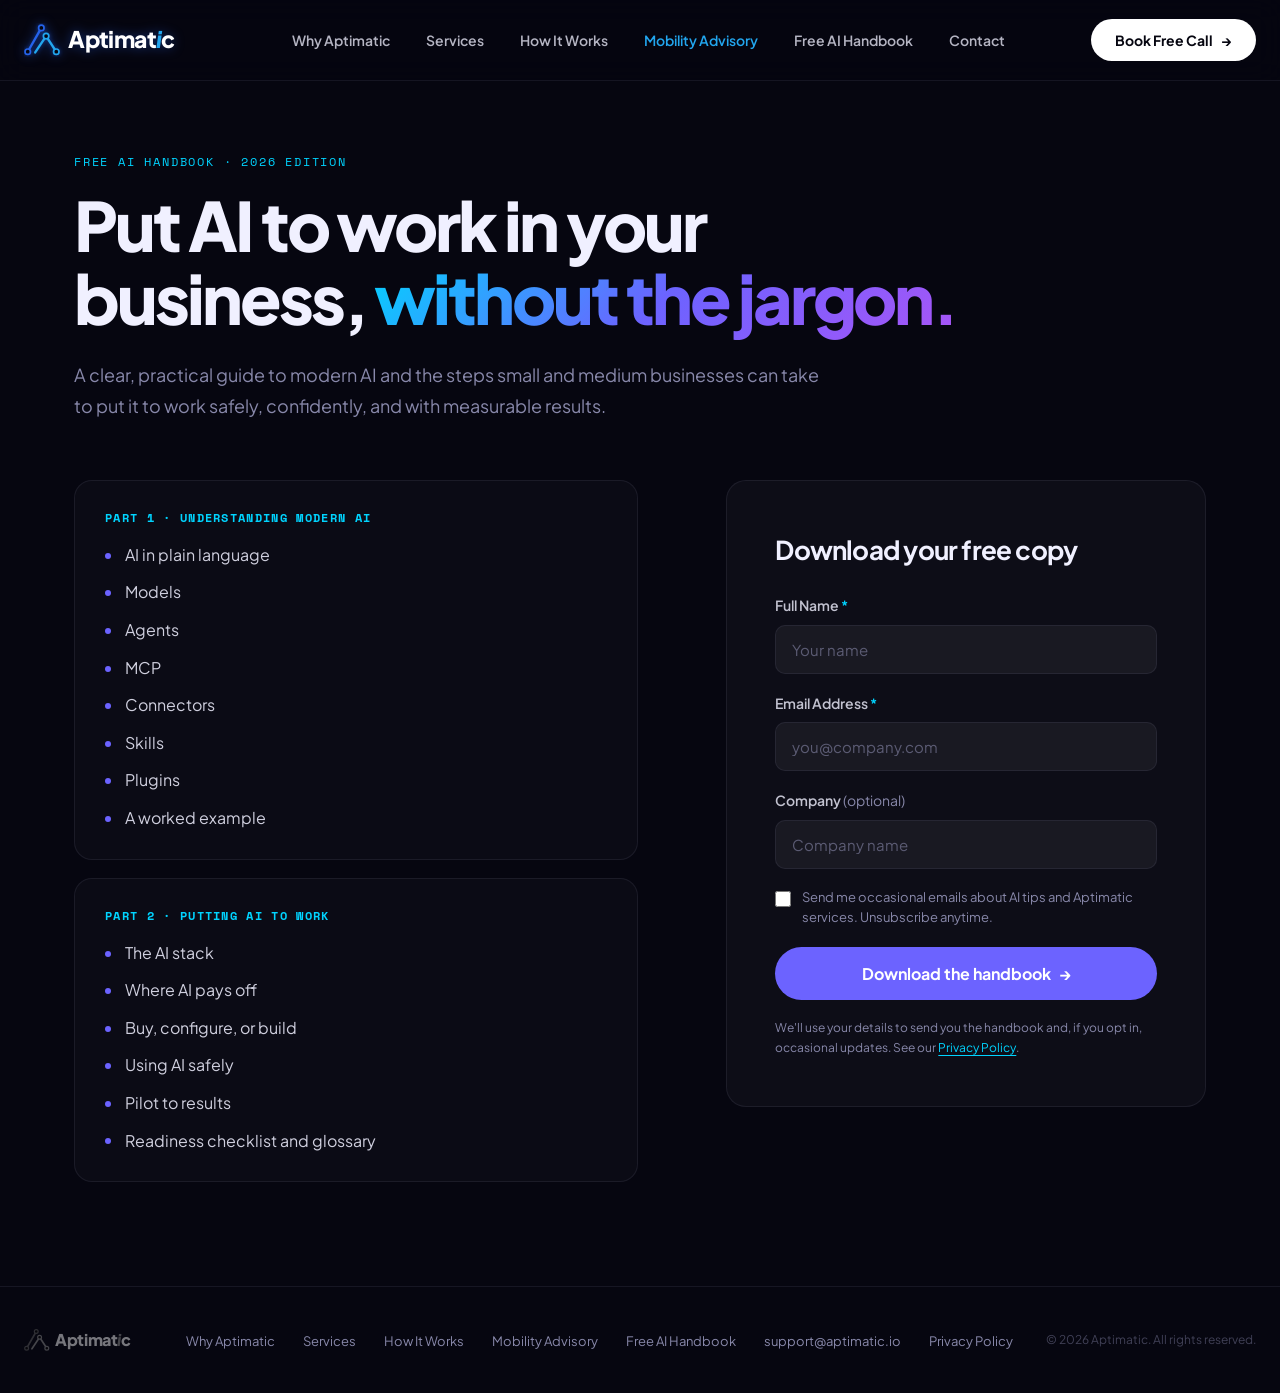
==== handbook/index.html @ 4e6085f0 "Implement new handbook page and update project assets Replit-Commit-Author: Agent" ====
<!doctype html>
<html lang="en">
<head>
  <meta charset="utf-8">
  <meta name="viewport" content="width=device-width, initial-scale=1">
  <title>The AI Handbook for Small &amp; Medium Businesses | Aptimatic</title>
  <meta name="description" content="Download Aptimatic's free, plain-language guide to using AI safely and effectively in your business.">
  <meta property="og:title" content="The AI Handbook for Small &amp; Medium Businesses | Aptimatic">
  <meta property="og:description" content="A free, plain-language guide to modern AI and putting it to work in your business.">
  <meta property="og:type" content="website">
  <link rel="icon" type="image/svg+xml" href="/images/aptimatic-favicon.svg">
  <link rel="stylesheet" href="/handbook/pages.css">
</head>
<body>
  <header class="site-nav">
    <div class="nav-inner">
      <a class="brand" href="/" aria-label="Aptimatic home">
        <svg viewBox="0 0 215 40" fill="none" xmlns="http://www.w3.org/2000/svg" role="img" aria-label="Aptimatic">
          <svg x="0" y="1" width="44" height="38" viewBox="7 14 110 95">
            <line x1="18" y1="96" x2="58" y2="26" stroke="#2563EB" stroke-width="7" stroke-linecap="round"/><line x1="40" y1="98" x2="72" y2="50" stroke="#22A6EE" stroke-width="7" stroke-linecap="round"/><line x1="72" y1="50" x2="102" y2="96" stroke="#22A6EE" stroke-width="7" stroke-linecap="round"/>
            <circle cx="18" cy="96" r="8" stroke="#2563EB" stroke-width="5" fill="#060610"/><circle cx="58" cy="26" r="8" stroke="#2563EB" stroke-width="5" fill="#060610"/><circle cx="72" cy="50" r="8" stroke="#22A6EE" stroke-width="5" fill="#060610"/><circle cx="102" cy="96" r="8" stroke="#22A6EE" stroke-width="5" fill="#060610"/>
          </svg>
          <text x="52" y="30" font-family="Plus Jakarta Sans, sans-serif" font-size="27" font-weight="800" letter-spacing="-0.7" fill="white">Aptimat<tspan fill="#22A6EE" font-style="italic">i</tspan>c</text>
        </svg>
      </a>
      <ul class="nav-links">
        <li><a href="/#why">Why Aptimatic</a></li><li><a href="/#services">Services</a></li><li><a href="/#process">How It Works</a></li>
        <li><a href="/mobility/">Mobility Advisory</a></li><li><a href="/handbook/">Free AI Handbook</a></li><li><a href="/#contact">Contact</a></li>
      </ul>
      <a class="nav-cta" href="/#contact">Book Free Call <span aria-hidden="true">→</span></a>
      <button class="menu-toggle" aria-label="Open menu" aria-expanded="false" aria-controls="mobile-nav"><span></span><span></span><span></span></button>
    </div>
  </header>
  <nav class="mobile-nav" id="mobile-nav" aria-label="Mobile navigation">
    <a href="/#why">Why Aptimatic</a><a href="/#services">Services</a><a href="/#process">How It Works</a>
    <a href="/mobility/">Mobility Advisory</a><a href="/handbook/">Free AI Handbook</a><a href="/#contact">Contact</a>
    <a class="mobile-nav-cta" href="/#contact">Book Free Call</a>
  </nav>

  <main class="page-shell">
    <p class="page-eyebrow">Free AI Handbook · 2026 Edition</p>
    <h1 class="page-title">Put AI to work in your business, <span class="gradient-text">without the jargon.</span></h1>
    <p class="page-intro">A clear, practical guide to modern AI and the steps small and medium businesses can take to put it to work safely, confidently, and with measurable results.</p>
    <div class="handbook-layout">
      <div aria-label="What's inside the handbook">
        <section class="contents">
          <h2>Part 1 · Understanding Modern AI</h2>
          <ul>
            <li>AI in plain language</li><li>Models</li><li>Agents</li><li>MCP</li><li>Connectors</li><li>Skills</li><li>Plugins</li><li>A worked example</li>
          </ul>
        </section>
        <section class="contents">
          <h2>Part 2 · Putting AI to Work</h2>
          <ul>
            <li>The AI stack</li><li>Where AI pays off</li><li>Buy, configure, or build</li><li>Using AI safely</li><li>Pilot to results</li><li>Readiness checklist and glossary</li>
          </ul>
        </section>
      </div>
      <aside class="download-card">
        <h2>Download your free copy</h2>
        <form action="https://formsubmit.co/support@aptimatic.io" method="POST">
          <input type="hidden" name="_captcha" value="false">
          <input type="hidden" name="_template" value="table">
          <input type="hidden" name="_subject" value="New AI Handbook download — Aptimatic.io">
          <input type="hidden" name="source" value="AI Handbook download">
          <input type="hidden" name="_next" value="https://aptimatic.io/handbook/thank-you/">
          <input type="hidden" name="_autoresponse" value="Thanks for downloading The AI Handbook for Small &amp; Medium Businesses! You can download your copy anytime at https://aptimatic.io/handbook/thank-you/. If you'd like help putting AI to work in your business, just reply to this email or book a free call at aptimatic.io.">
          <div class="field">
            <label for="handbook-name">Full Name <em>*</em></label>
            <input id="handbook-name" type="text" name="name" autocomplete="name" placeholder="Your name" required>
          </div>
          <div class="field">
            <label for="handbook-email">Email Address <em>*</em></label>
            <input id="handbook-email" type="email" name="email" autocomplete="email" placeholder="you@company.com" required>
          </div>
          <div class="field">
            <label for="handbook-company">Company <span style="color:var(--muted);font-weight:400">(optional)</span></label>
            <input id="handbook-company" type="text" name="company" autocomplete="organization" placeholder="Company name">
          </div>
          <label class="optin"><input type="checkbox" name="email_preference" value="Opted in"><span>Send me occasional emails about AI tips and Aptimatic services. Unsubscribe anytime.</span></label>
          <button class="button-primary" type="submit">Download the handbook <span aria-hidden="true">→</span></button>
          <p class="form-note">We'll use your details to send you the handbook and, if you opt in, occasional updates. See our <a href="/privacy/">Privacy Policy</a>.</p>
        </form>
      </aside>
    </div>
  </main>
  <footer class="site-footer">
    <div class="footer-inner">
      <a class="footer-brand" href="/" aria-label="Aptimatic home">
        <svg viewBox="0 0 215 40" fill="none" xmlns="http://www.w3.org/2000/svg" role="img" aria-label="Aptimatic">
          <svg x="0" y="1" width="44" height="38" viewBox="7 14 110 95"><line x1="18" y1="96" x2="58" y2="26" stroke="#2563EB" stroke-width="7" stroke-linecap="round"/><line x1="40" y1="98" x2="72" y2="50" stroke="#22A6EE" stroke-width="7" stroke-linecap="round"/><line x1="72" y1="50" x2="102" y2="96" stroke="#22A6EE" stroke-width="7" stroke-linecap="round"/><circle cx="18" cy="96" r="8" stroke="#2563EB" stroke-width="5" fill="#060610"/><circle cx="58" cy="26" r="8" stroke="#2563EB" stroke-width="5" fill="#060610"/><circle cx="72" cy="50" r="8" stroke="#22A6EE" stroke-width="5" fill="#060610"/><circle cx="102" cy="96" r="8" stroke="#22A6EE" stroke-width="5" fill="#060610"/></svg>
          <text x="52" y="30" font-family="Plus Jakarta Sans, sans-serif" font-size="27" font-weight="800" letter-spacing="-0.7" fill="white">Aptimat<tspan fill="#22A6EE" font-style="italic">i</tspan>c</text>
        </svg>
      </a>
      <ul class="footer-links">
        <li><a href="/#why">Why Aptimatic</a></li><li><a href="/#services">Services</a></li><li><a href="/#process">How It Works</a></li>
        <li><a href="/mobility/">Mobility Advisory</a></li><li><a href="/handbook/">Free AI Handbook</a></li><li><a href="mailto:support@aptimatic.io">support@aptimatic.io</a></li><li><a href="/privacy/">Privacy Policy</a></li>
      </ul>
      <span class="copyright">© 2026 Aptimatic. All rights reserved.</span>
    </div>
  </footer>
  <script>
    const toggle = document.querySelector('.menu-toggle');
    const mobileNav = document.getElementById('mobile-nav');
    toggle.addEventListener('click', () => {
      const open = toggle.getAttribute('aria-expanded') !== 'true';
      toggle.setAttribute('aria-expanded', String(open));
      mobileNav.classList.toggle('open', open);
    });
    mobileNav.querySelectorAll('a').forEach(link => link.addEventListener('click', () => {
      toggle.setAttribute('aria-expanded', 'false');
      mobileNav.classList.remove('open');
    }));
  </script>
</body>
</html>
---- handbook/pages.css ----
@import url('https://fonts.googleapis.com/css2?family=Plus+Jakarta+Sans:wght@300;400;500;600;700;800;900&family=Space+Mono:wght@400;700&display=swap');
:root {
  --bg:#060610; --bg2:#0a0a1a; --purple:#6c63ff; --cyan:#00d4ff; --violet:#a855f7;
  --text:#f0f0ff; --muted:#8888aa; --glass:rgba(255,255,255,.04); --border:rgba(136,136,170,.12);
}
* { box-sizing:border-box; }
html { scroll-behavior:smooth; }
body { margin:0; min-height:100dvh; font:400 16px/1.6 'Plus Jakarta Sans',sans-serif; background:var(--bg); color:var(--text); }
a { color:inherit; }
a:focus-visible,button:focus-visible,input:focus-visible { outline:2px solid var(--cyan); outline-offset:4px; }
.gradient-text { background:linear-gradient(135deg,var(--cyan),var(--purple),var(--violet)); -webkit-background-clip:text; background-clip:text; -webkit-text-fill-color:transparent; }
.site-nav { position:sticky; top:0; z-index:100; border-bottom:1px solid var(--border); background:rgba(6,6,16,.82); backdrop-filter:blur(14px); -webkit-backdrop-filter:blur(14px); }
.nav-inner { max-width:1280px; height:80px; padding:0 24px; margin:auto; display:flex; align-items:center; justify-content:space-between; }
.brand { display:flex; align-items:center; text-decoration:none; flex-shrink:0; }
.brand svg { height:34px; width:auto; display:block; filter:drop-shadow(0 0 6px rgba(37,99,235,.45)); transition:filter .3s; }
.brand:hover svg { filter:drop-shadow(0 0 12px rgba(56,189,248,.7)) drop-shadow(0 0 24px rgba(37,99,235,.4)); }
.nav-links { list-style:none; display:flex; align-items:center; gap:36px; padding:0; margin:0; }
.nav-links a { color:rgba(240,240,255,.75); font-size:14px; font-weight:600; text-decoration:none; transition:color .2s; }
.nav-links a[href="/mobility/"] { color:#22A6EE; }
.nav-links a:hover { color:var(--text); }
.nav-cta { display:inline-flex; align-items:center; gap:8px; padding:10px 24px; border-radius:100px; color:var(--bg); background:#fff; font-size:14px; font-weight:700; text-decoration:none; transition:background .25s,transform .25s; }
.nav-cta:hover { background:var(--cyan); transform:scale(1.04); }
.button-primary { display:inline-flex; justify-content:center; align-items:center; gap:8px; padding:16px 40px; border-radius:100px; color:#fff; background:var(--purple); font-family:'Plus Jakarta Sans',sans-serif; font-size:16px; font-weight:700; text-decoration:none; border:0; transition:all .25s; }
.button-primary:hover { background:var(--cyan); color:var(--bg); transform:scale(1.03); }
.menu-toggle { display:none; flex-direction:column; justify-content:center; gap:5px; flex-shrink:0; background:transparent; border:1px solid var(--border); border-radius:8px; padding:8px 10px; cursor:pointer; }
.menu-toggle span { display:block; width:22px; height:2px; border-radius:2px; background:var(--text); transition:transform .25s,opacity .25s; }
.menu-toggle[aria-expanded="true"] span:nth-child(1) { transform:translateY(7px) rotate(45deg); }
.menu-toggle[aria-expanded="true"] span:nth-child(2) { opacity:0; }
.menu-toggle[aria-expanded="true"] span:nth-child(3) { transform:translateY(-7px) rotate(-45deg); }
.mobile-nav { display:none; }
.page-shell { max-width:1180px; padding:72px 24px 104px; margin:0 auto; }
.page-eyebrow { color:var(--cyan); font:12px 'Space Mono',monospace; text-transform:uppercase; letter-spacing:.15em; margin:0 0 18px; }
.page-title { max-width:900px; margin:0; font-size:clamp(38px,6vw,68px); line-height:1.08; letter-spacing:-.045em; font-weight:900; }
.page-intro { max-width:760px; margin:24px 0 0; color:var(--muted); font-size:18px; line-height:1.75; }
.handbook-layout { display:grid; grid-template-columns:minmax(0,1fr) minmax(340px,.85fr); gap:clamp(36px,7vw,88px); align-items:start; margin-top:58px; }
.contents { padding:28px 30px; border:1px solid var(--border); border-radius:18px; background:rgba(255,255,255,.025); }
.contents + .contents { margin-top:18px; }
.contents h2 { margin:0 0 16px; color:var(--cyan); font:700 12px 'Space Mono',monospace; letter-spacing:.11em; text-transform:uppercase; }
.contents ul { list-style:none; padding:0; margin:0; display:grid; gap:12px; }
.contents li { position:relative; padding-left:20px; color:rgba(240,240,255,.86); }
.contents li::before { content:""; position:absolute; left:0; top:.68em; width:6px; height:6px; border-radius:50%; background:var(--purple); }
.download-card { padding:48px; border:1px solid var(--border); border-radius:20px; background:rgba(255,255,255,.03); }
.download-card h2 { font-size:26px; margin:0 0 24px; letter-spacing:-.03em; }
.field { display:grid; gap:8px; margin-bottom:18px; }
.field label { color:rgba(240,240,255,.8); font-size:14px; font-weight:600; }
.field label em { color:var(--cyan); font-style:normal; }
.field input { width:100%; padding:14px 16px; border:1px solid var(--border); border-radius:10px; background:rgba(255,255,255,.05); color:var(--text); font:15px 'Plus Jakarta Sans',sans-serif; transition:border-color .2s,box-shadow .2s; }
.field input::placeholder { color:var(--muted); opacity:.6; }
.field input:focus { border-color:var(--purple); outline:none; box-shadow:0 0 0 3px rgba(108,99,255,.18); }
.optin { display:flex; gap:11px; align-items:flex-start; color:var(--muted); font-size:13px; line-height:1.55; margin:8px 0 20px; }
.optin input { margin:4px 0 0; accent-color:var(--purple); width:16px; height:16px; flex-shrink:0; }
.download-card button { width:100%; min-height:52px; cursor:pointer; }
.form-note { color:var(--muted); font-size:12px; line-height:1.65; margin:18px 0 0; }
.form-note a,.policy-content a { color:var(--cyan); text-underline-offset:3px; }
.policy-content { max-width:850px; margin-top:48px; }
.effective-date { color:var(--muted); font-size:14px; margin:16px 0 36px; }
.policy-content section { padding:0 0 28px; }
.policy-content h2 { font-size:20px; margin:0 0 10px; letter-spacing:-.02em; }
.policy-content p { color:rgba(240,240,255,.78); margin:0; }
.success-panel { max-width:760px; margin:0 auto; text-align:center; padding:56px 30px; border:1px solid var(--border); border-radius:24px; background:radial-gradient(ellipse at 50% 0,rgba(108,99,255,.13),transparent 65%),rgba(255,255,255,.02); }
.success-mark { width:58px; height:58px; display:grid; place-items:center; margin:0 auto 24px; border-radius:50%; border:1px solid rgba(0,212,255,.35); color:var(--cyan); background:rgba(0,212,255,.08); font-size:25px; }
.success-panel .page-title { font-size:clamp(38px,6vw,58px); margin:auto; }
.success-panel > p { color:var(--muted); margin:20px auto 28px; }
.practice-callout { max-width:760px; margin:24px auto 0; padding:28px; border-top:1px solid var(--border); text-align:center; }
.practice-callout h2 { font-size:22px; margin:0 0 18px; }
.site-footer { border-top:1px solid var(--border); padding:40px 24px; }
.footer-inner { max-width:1280px; margin:auto; display:flex; justify-content:space-between; align-items:center; gap:20px; flex-wrap:wrap; }
.footer-brand { opacity:.45; filter:grayscale(1); display:flex; align-items:center; }
.footer-brand svg { height:24px; width:auto; display:block; }
.footer-links { list-style:none; display:flex; flex-wrap:wrap; gap:16px 28px; margin:0; padding:0; }
.footer-links a { color:var(--muted); text-decoration:none; font-size:13px; }
.footer-links a:hover { color:var(--cyan); }
.copyright { color:rgba(136,136,170,.45); font-size:12px; }
@media(max-width:1100px) {
 .nav-links,.nav-inner > .nav-cta { display:none; }
 .menu-toggle { display:flex; }
}
@media(max-width:1100px) {
 .mobile-nav.open { position:fixed; inset:0; display:flex; flex-direction:column; align-items:center; justify-content:center; gap:8px; padding:80px 24px 40px; overflow-y:auto; background:rgba(6,6,16,.97); backdrop-filter:blur(16px); z-index:98; }
 .mobile-nav a { display:block; width:100%; max-width:340px; text-align:center; padding:14px 24px; border-radius:12px; color:var(--muted); font-size:1.2rem; text-decoration:none; font-weight:700; }
 .mobile-nav a:hover { color:var(--text); background:rgba(255,255,255,.05); }
 .mobile-nav .mobile-nav-cta { text-align:center; margin-top:12px; color:#fff; background:var(--purple); }
 .handbook-layout { grid-template-columns:1fr; }
}
@media(max-width:600px) {
 .page-shell { padding:54px 20px 76px; }
 .page-intro { font-size:16px; }
 .download-card { padding:24px 20px; }
 .contents { padding:24px 20px; }
 .success-panel { padding:42px 20px; }
 .footer-inner { align-items:flex-start; flex-direction:column; }
 .footer-links { justify-content:flex-start; }
}
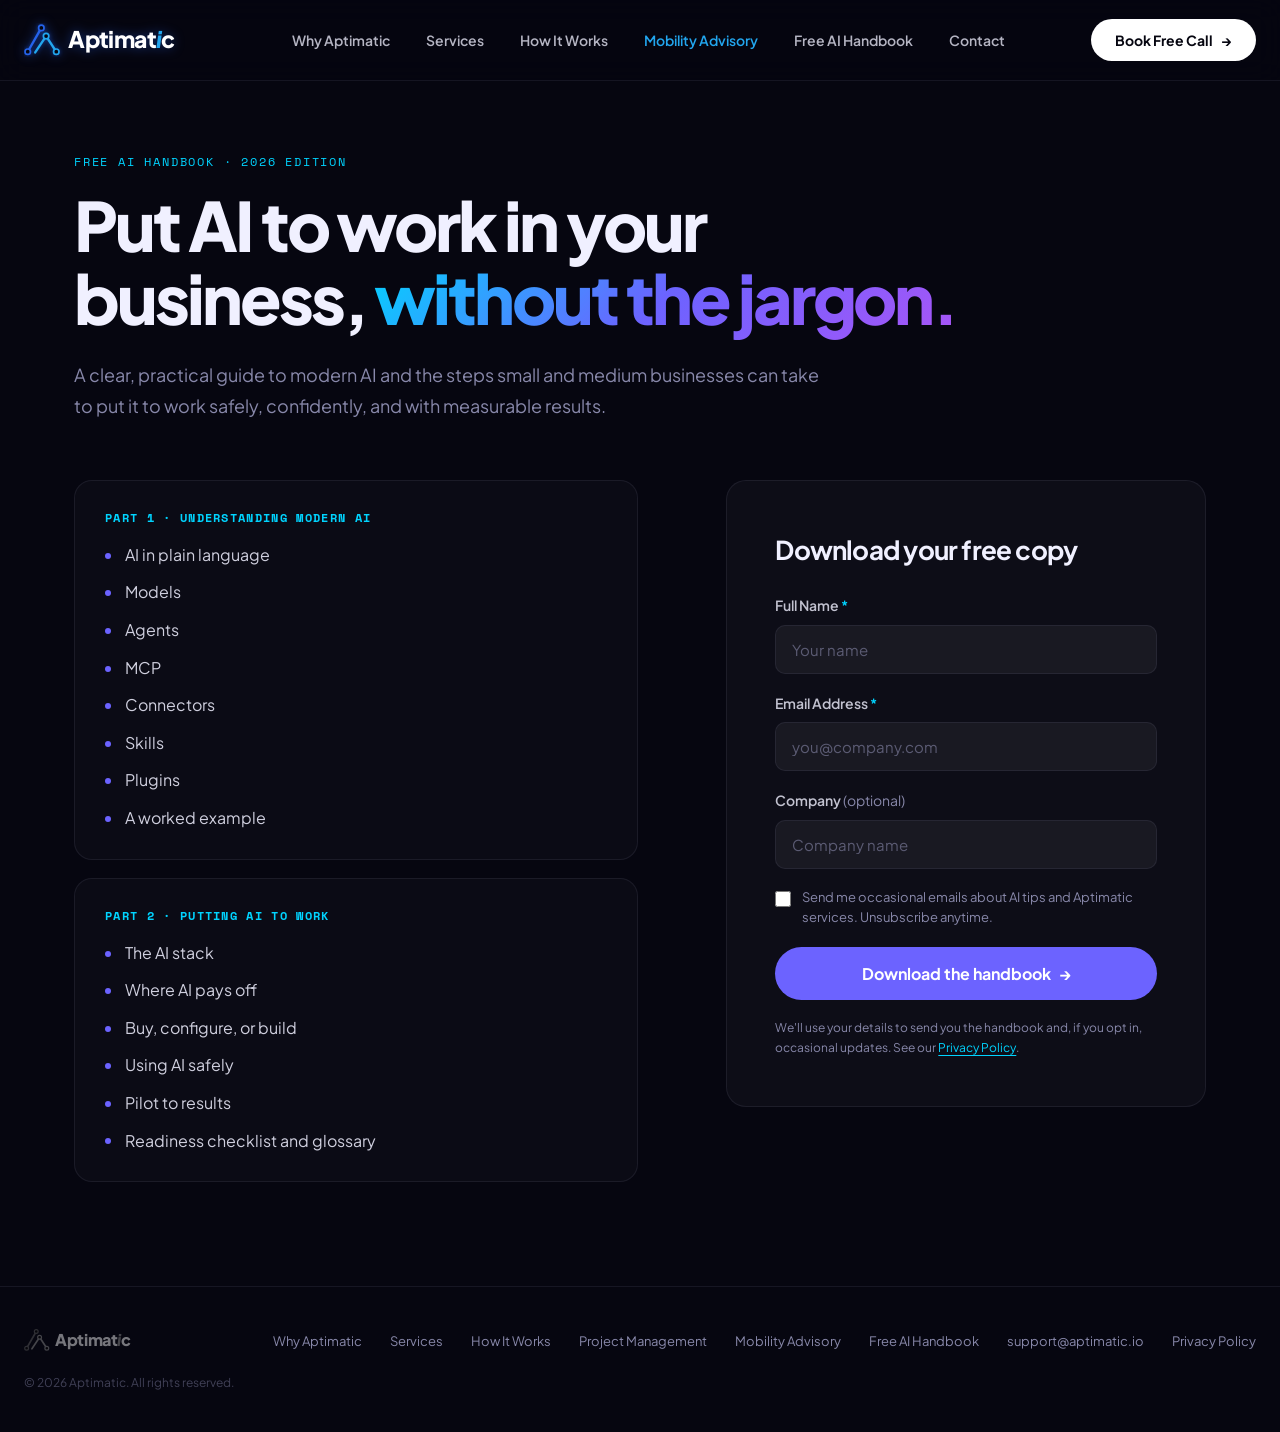
==== commit bd23eb95: "Integrate AI handbook with latest GitHub site, preserving existing pages" ====
--- a/handbook/index.html
+++ b/handbook/index.html
@@ -10,6 +10,7 @@
   <meta property="og:type" content="website">
   <link rel="icon" type="image/svg+xml" href="/images/aptimatic-favicon.svg">
   <link rel="stylesheet" href="/handbook/pages.css">
+  <script src="/handbook/form.js" defer></script>
 </head>
 <body>
   <header class="site-nav">
@@ -59,7 +60,7 @@
       <aside class="download-card">
         <h2>Download your free copy</h2>
         <form action="https://formsubmit.co/support@aptimatic.io" method="POST">
-          <input type="hidden" name="_captcha" value="false">
+          <input type="hidden" name="_captcha" value="true">
           <input type="hidden" name="_template" value="table">
           <input type="hidden" name="_subject" value="New AI Handbook download — Aptimatic.io">
           <input type="hidden" name="source" value="AI Handbook download">
@@ -94,6 +95,7 @@
       </a>
       <ul class="footer-links">
         <li><a href="/#why">Why Aptimatic</a></li><li><a href="/#services">Services</a></li><li><a href="/#process">How It Works</a></li>
+        <li><a href="/project-management">Project Management</a></li>
         <li><a href="/mobility/">Mobility Advisory</a></li><li><a href="/handbook/">Free AI Handbook</a></li><li><a href="mailto:support@aptimatic.io">support@aptimatic.io</a></li><li><a href="/privacy/">Privacy Policy</a></li>
       </ul>
       <span class="copyright">© 2026 Aptimatic. All rights reserved.</span>
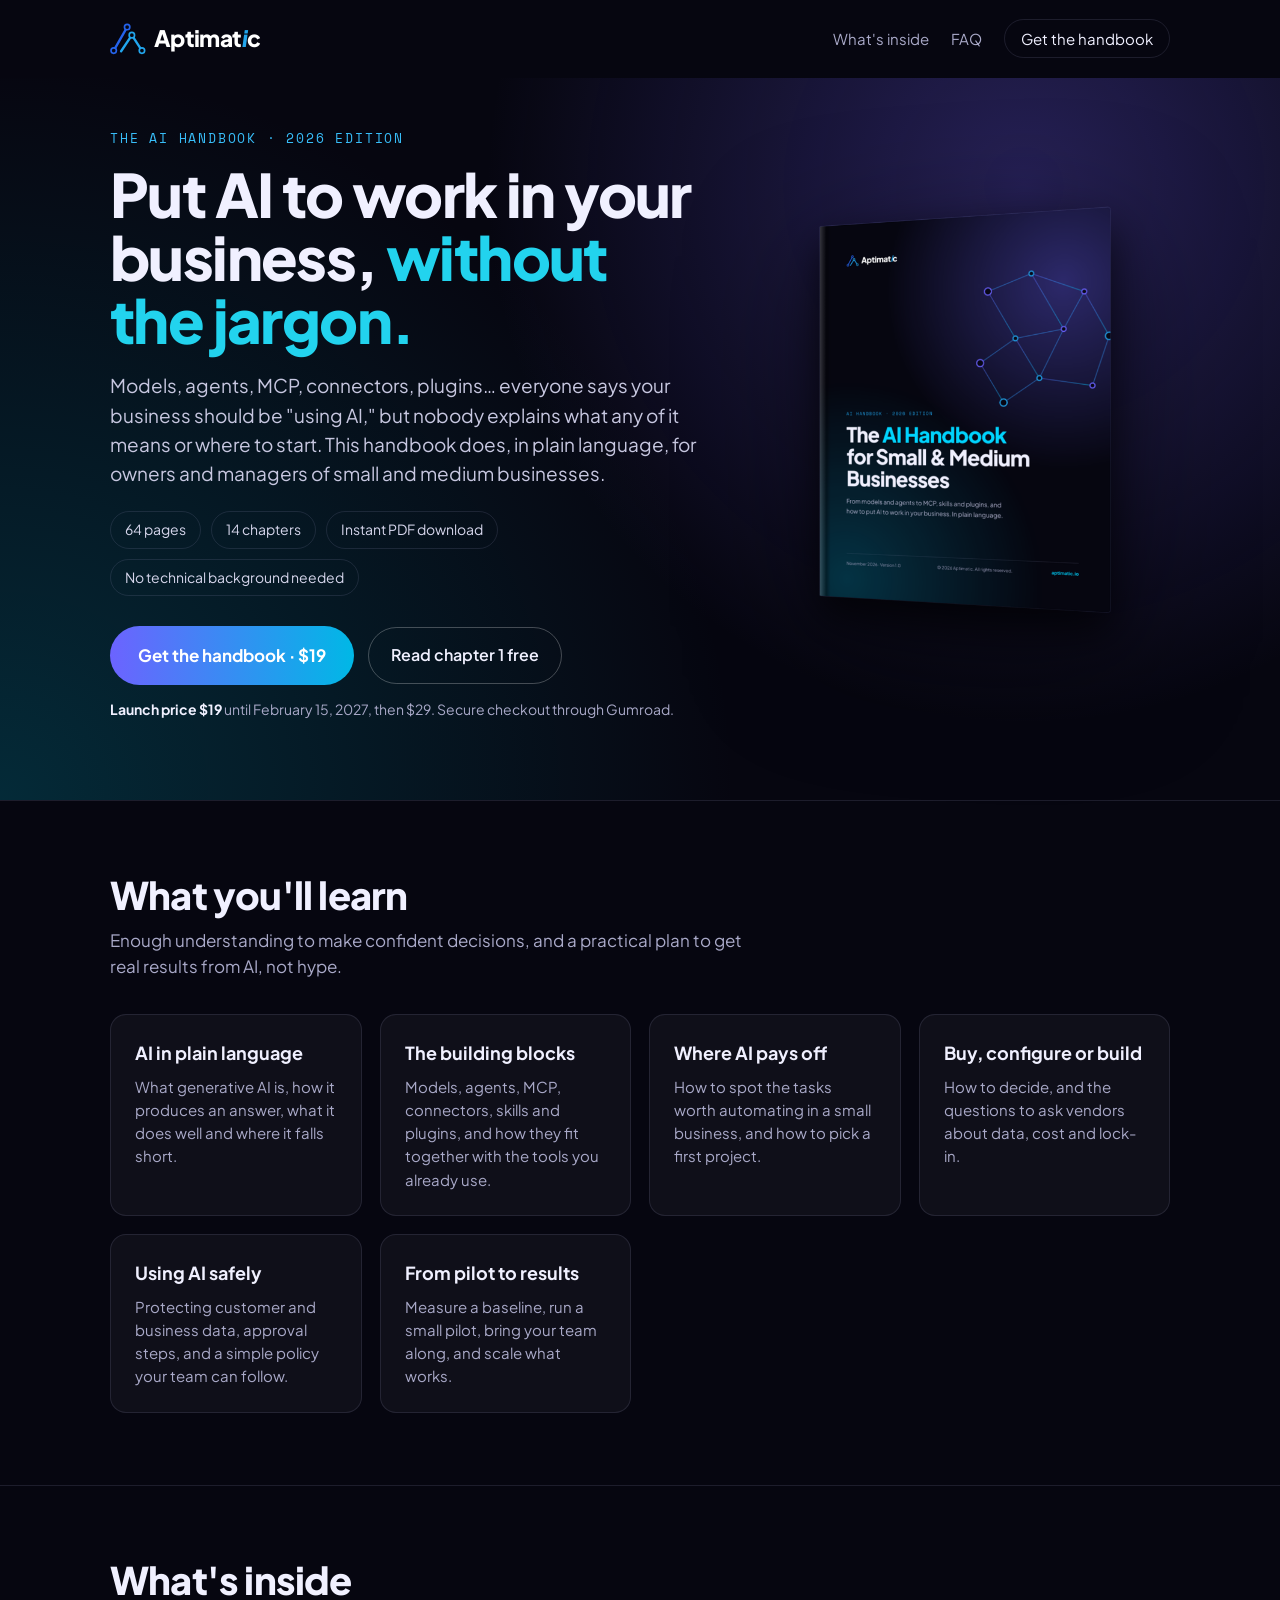
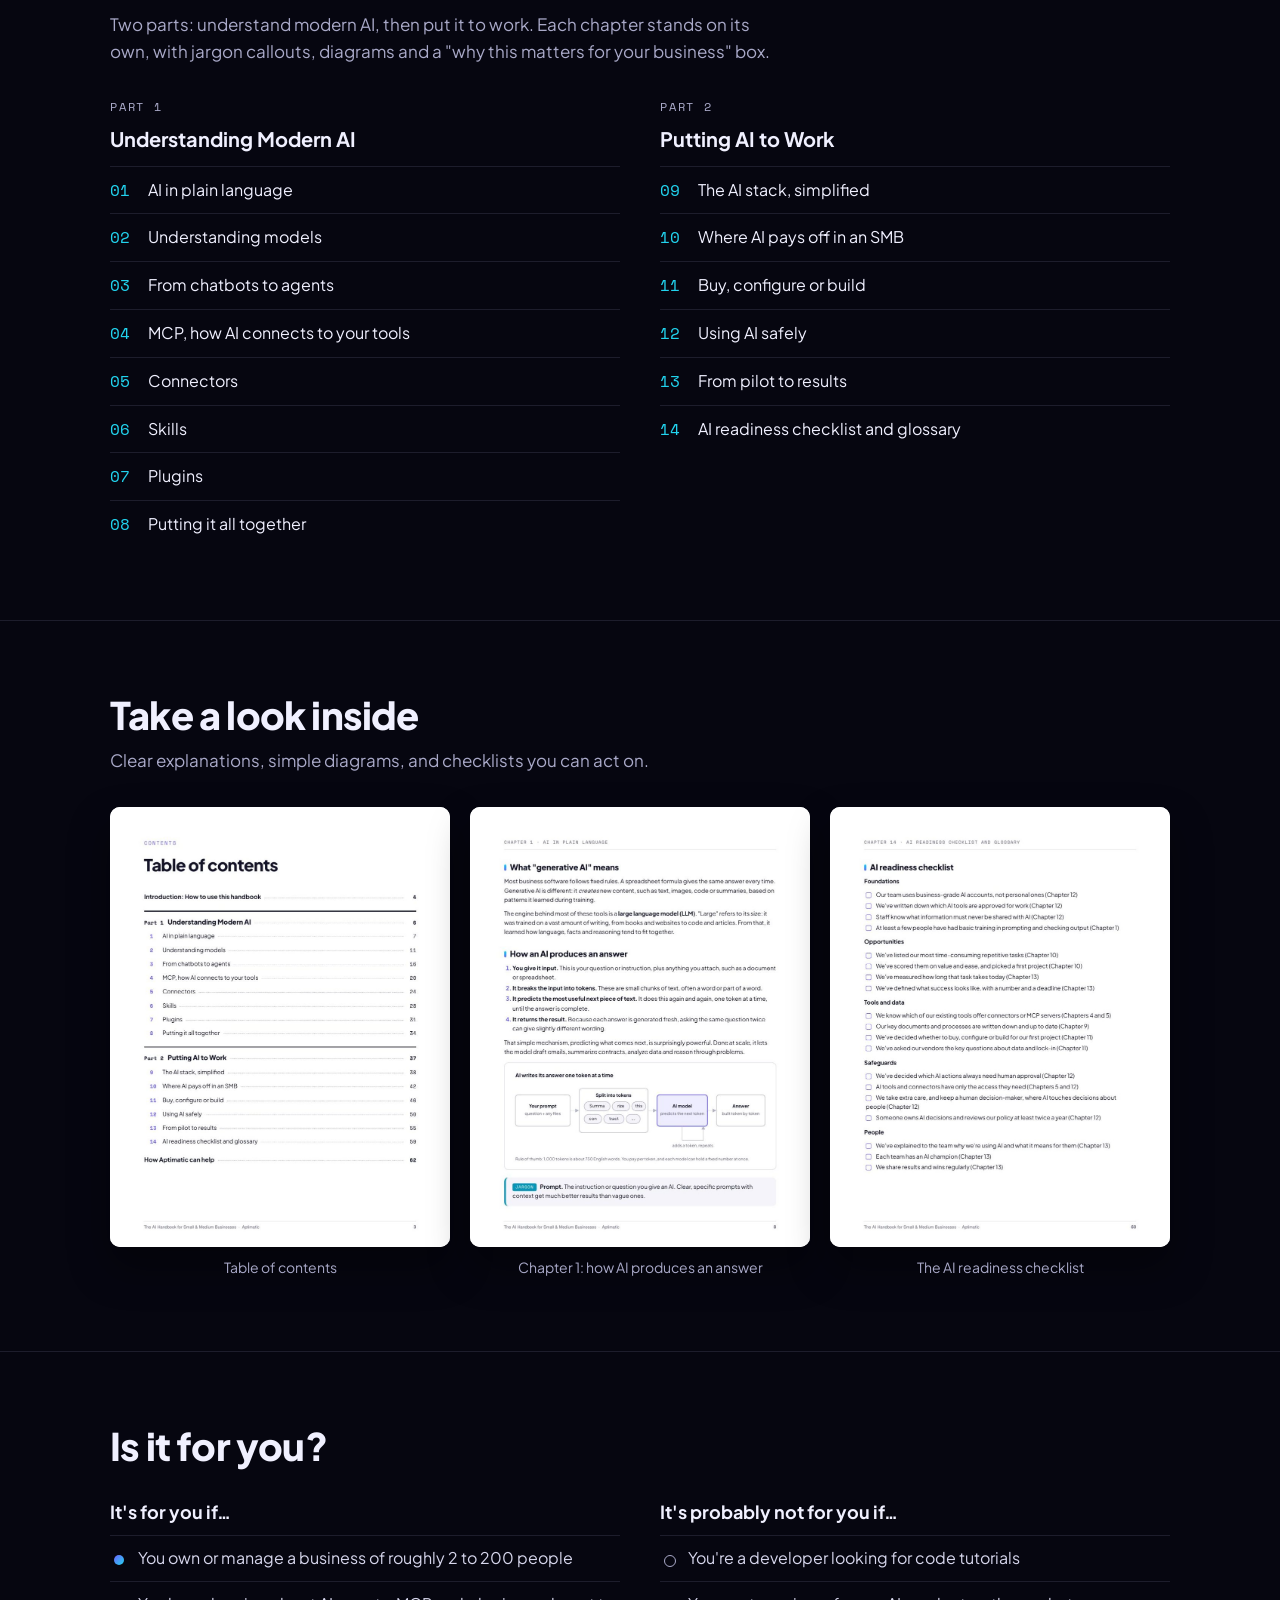
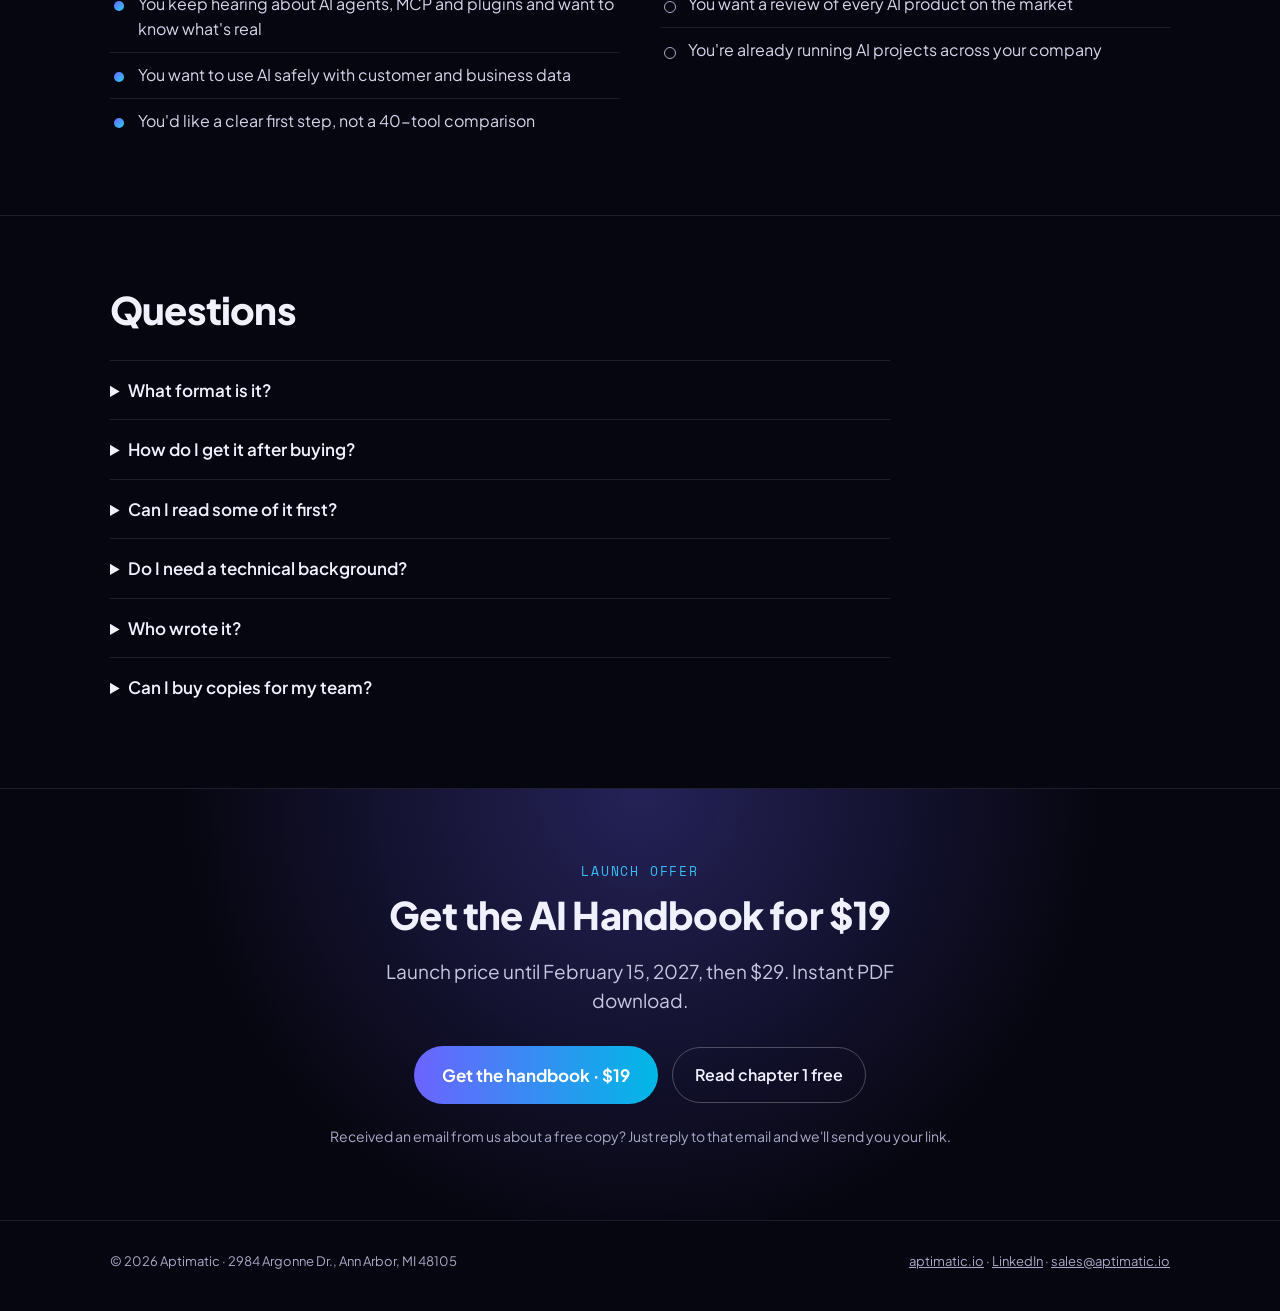
==== commit 867b5644: "Add files via upload" ====
--- a/handbook/index.html
+++ b/handbook/index.html
@@ -1,118 +1,172 @@
 <!doctype html>
 <html lang="en">
 <head>
-  <meta charset="utf-8">
-  <meta name="viewport" content="width=device-width, initial-scale=1">
-  <title>The AI Handbook for Small &amp; Medium Businesses | Aptimatic</title>
-  <meta name="description" content="Download Aptimatic's free, plain-language guide to using AI safely and effectively in your business.">
-  <meta property="og:title" content="The AI Handbook for Small &amp; Medium Businesses | Aptimatic">
-  <meta property="og:description" content="A free, plain-language guide to modern AI and putting it to work in your business.">
-  <meta property="og:type" content="website">
-  <link rel="icon" type="image/svg+xml" href="/images/aptimatic-favicon.svg">
-  <link rel="stylesheet" href="/handbook/pages.css">
-  <script src="/handbook/form.js" defer></script>
+<meta charset="utf-8">
+<meta name="viewport" content="width=device-width, initial-scale=1">
+<title>The AI Handbook for Small &amp; Medium Businesses | Aptimatic</title>
+<meta name="description" content="A plain-language guide to modern AI for small and medium businesses: models, agents, MCP, connectors, safe use and a step-by-step plan from pilot to results. 64 pages, instant PDF download.">
+<link rel="canonical" href="https://aptimatic.io/handbook/">
+<meta property="og:type" content="product">
+<meta property="og:title" content="The AI Handbook for Small & Medium Businesses (2026 Edition)">
+<meta property="og:description" content="Put AI to work in your business, without the jargon. 64 pages, 14 chapters, instant PDF download.">
+<meta property="og:url" content="https://aptimatic.io/handbook/">
+<meta property="og:image" content="https://aptimatic.io/handbook/og-image.jpg">
+<meta name="twitter:card" content="summary_large_image">
+<link rel="preconnect" href="https://fonts.googleapis.com"><link rel="preconnect" href="https://fonts.gstatic.com" crossorigin>
+<link href="https://fonts.googleapis.com/css2?family=Plus+Jakarta+Sans:wght@400;500;600;700;800&family=Space+Mono&display=swap" rel="stylesheet">
+<!-- Ad tracking: paste the Meta Pixel and LinkedIn Insight Tag snippets here before ads go live -->
+<style>
+:root{--bg:#060610;--ink:#f0f0ff;--mut:#a9a9c8;--line:rgba(136,136,170,.18);--card:rgba(255,255,255,.04);--p:#6c63ff;--c:#22d3ee}
+*{box-sizing:border-box;margin:0;padding:0}
+html{background:var(--bg);scroll-behavior:smooth}
+body{font-family:'Plus Jakarta Sans',system-ui,sans-serif;color:var(--ink);background:var(--bg);line-height:1.55;-webkit-font-smoothing:antialiased}
+a{color:inherit}
+img{max-width:100%;height:auto;display:block}
+.wrap{max-width:1100px;margin:0 auto;padding:0 20px}
+header{padding:22px 0}
+header .wrap{display:flex;justify-content:space-between;align-items:center}
+header a > svg{height:34px;width:153px;display:block;overflow:visible}
+.nav a{text-decoration:none;color:var(--mut);font-size:15px;margin-left:22px}
+.nav a.b{color:var(--ink);border:1px solid var(--line);padding:9px 16px;border-radius:999px}
+.hero{background:radial-gradient(circle at 80% 15%,rgba(76,64,170,.45),transparent 45%),radial-gradient(circle at 0% 100%,rgba(0,110,130,.35),transparent 50%);padding:50px 0 80px}
+.hero .wrap{display:grid;grid-template-columns:1.15fr .85fr;gap:40px;align-items:center}
+.kick{font-family:'Space Mono',monospace;color:#38bdf8;font-size:13px;letter-spacing:1.8px;text-transform:uppercase}
+h1{font-size:clamp(36px,5.6vw,60px);line-height:1.05;font-weight:800;letter-spacing:-1.6px;margin-top:14px}
+.g{color:var(--c)}
+.lead{color:#c7c7e0;font-size:clamp(17px,2.1vw,19px);max-width:600px;margin-top:20px}
+.chips{display:flex;flex-wrap:wrap;gap:10px;margin-top:22px}
+.chips span{border:1px solid var(--line);border-radius:999px;padding:7px 14px;font-size:14px;color:#d6d6ec}
+.buy{margin-top:30px;display:flex;flex-wrap:wrap;align-items:center;gap:14px}
+.btn{display:inline-block;background:linear-gradient(90deg,#6c63ff,#00b8e6);color:#fff;font-weight:700;text-decoration:none;padding:16px 28px;border-radius:999px;font-size:17px}
+.btn2{display:inline-block;color:var(--ink);font-weight:600;text-decoration:none;padding:15px 22px;border-radius:999px;border:1px solid rgba(255,255,255,.25)}
+.price{margin-top:14px;font-size:14px;color:var(--mut)}
+.price b{color:var(--ink)}
+.mock{width:100%;max-width:460px;margin-left:auto;filter:drop-shadow(0 30px 60px rgba(0,0,0,.5))}
+section{padding:72px 0;border-top:1px solid var(--line)}
+h2{font-size:clamp(26px,3.6vw,38px);letter-spacing:-.8px;line-height:1.15;font-weight:800}
+.sub{color:var(--mut);margin-top:10px;max-width:660px;font-size:17px}
+.grid{display:grid;gap:18px;margin-top:34px;grid-template-columns:repeat(auto-fit,minmax(250px,1fr))}
+.card{background:var(--card);border:1px solid var(--line);border-radius:16px;padding:24px}
+.card h3{font-size:18px;margin-bottom:8px}
+.card p{color:var(--mut);font-size:15px}
+.parts{display:grid;grid-template-columns:1fr 1fr;gap:40px;margin-top:34px}
+.parts h3{font-size:20px;margin:6px 0 12px}
+.parts .kick{color:var(--mut);font-size:12px}
+.parts ol{list-style:none}
+.parts li{display:flex;gap:14px;padding:11px 0;border-top:1px solid var(--line);font-size:16px}
+.parts li b{font-family:'Space Mono',monospace;font-weight:400;color:var(--c);width:24px;flex:none}
+.peek{display:grid;grid-template-columns:repeat(3,1fr);gap:20px;margin-top:34px}
+.peek figure{background:#fff;border-radius:10px;overflow:hidden;box-shadow:0 20px 40px rgba(0,0,0,.4)}
+.peek figcaption{color:var(--mut);font-size:14px;margin-top:10px;text-align:center}
+.who{display:grid;grid-template-columns:1fr 1fr;gap:40px;margin-top:30px}
+.who ul{list-style:none}
+.who li{padding:10px 0 10px 28px;border-top:1px solid var(--line);position:relative;color:#d6d6ec}
+.who li:before{content:"";position:absolute;left:4px;top:19px;width:10px;height:10px;border-radius:50%;background:linear-gradient(135deg,#6c63ff,#22d3ee)}
+.who .no li:before{background:none;border:1.5px solid var(--mut)}
+.offer{text-align:center;background:radial-gradient(circle at 50% 0,rgba(108,99,255,.3),transparent 60%)}
+.offer .lead{margin-left:auto;margin-right:auto}
+.offer .buy{justify-content:center}
+.faq{margin-top:28px;max-width:780px}
+.faq details{border-top:1px solid var(--line);padding:16px 0}
+.faq summary{cursor:pointer;font-weight:600;font-size:17px}
+.faq p{color:var(--mut);margin-top:8px}
+.note{margin-top:22px;font-size:14px;color:var(--mut)}
+footer{padding:30px 0 40px;color:var(--mut);font-size:13px;border-top:1px solid var(--line)}
+footer .wrap{display:flex;flex-wrap:wrap;gap:10px;justify-content:space-between}
+@media (max-width:820px){.hero .wrap,.parts,.who{grid-template-columns:minmax(0,1fr)}.hero .wrap>*{min-width:0}.hero{padding-top:20px}.mock{max-width:min(260px,70%);width:100%;margin:0 auto;grid-row:1}.peek{grid-template-columns:1fr 1fr}.peek figure:last-child{display:none}.nav a:not(.b){display:none}}
+@media (max-width:480px){.btn,.btn2{width:100%;text-align:center}.peek{grid-template-columns:1fr}}
+</style>
 </head>
 <body>
-  <header class="site-nav">
-    <div class="nav-inner">
-      <a class="brand" href="/" aria-label="Aptimatic home">
-        <svg viewBox="0 0 215 40" fill="none" xmlns="http://www.w3.org/2000/svg" role="img" aria-label="Aptimatic">
-          <svg x="0" y="1" width="44" height="38" viewBox="7 14 110 95">
-            <line x1="18" y1="96" x2="58" y2="26" stroke="#2563EB" stroke-width="7" stroke-linecap="round"/><line x1="40" y1="98" x2="72" y2="50" stroke="#22A6EE" stroke-width="7" stroke-linecap="round"/><line x1="72" y1="50" x2="102" y2="96" stroke="#22A6EE" stroke-width="7" stroke-linecap="round"/>
-            <circle cx="18" cy="96" r="8" stroke="#2563EB" stroke-width="5" fill="#060610"/><circle cx="58" cy="26" r="8" stroke="#2563EB" stroke-width="5" fill="#060610"/><circle cx="72" cy="50" r="8" stroke="#22A6EE" stroke-width="5" fill="#060610"/><circle cx="102" cy="96" r="8" stroke="#22A6EE" stroke-width="5" fill="#060610"/>
-          </svg>
-          <text x="52" y="30" font-family="Plus Jakarta Sans, sans-serif" font-size="27" font-weight="800" letter-spacing="-0.7" fill="white">Aptimat<tspan fill="#22A6EE" font-style="italic">i</tspan>c</text>
-        </svg>
-      </a>
-      <ul class="nav-links">
-        <li><a href="/#why">Why Aptimatic</a></li><li><a href="/#services">Services</a></li><li><a href="/#process">How It Works</a></li>
-        <li><a href="/mobility/">Mobility Advisory</a></li><li><a href="/handbook/">Free AI Handbook</a></li><li><a href="/#contact">Contact</a></li>
-      </ul>
-      <a class="nav-cta" href="/#contact">Book Free Call <span aria-hidden="true">→</span></a>
-      <button class="menu-toggle" aria-label="Open menu" aria-expanded="false" aria-controls="mobile-nav"><span></span><span></span><span></span></button>
-    </div>
-  </header>
-  <nav class="mobile-nav" id="mobile-nav" aria-label="Mobile navigation">
-    <a href="/#why">Why Aptimatic</a><a href="/#services">Services</a><a href="/#process">How It Works</a>
-    <a href="/mobility/">Mobility Advisory</a><a href="/handbook/">Free AI Handbook</a><a href="/#contact">Contact</a>
-    <a class="mobile-nav-cta" href="/#contact">Book Free Call</a>
-  </nav>
+<header><div class="wrap">
+<a href="https://aptimatic.io/" aria-label="Aptimatic home"><svg viewBox="0 0 182 40" fill="none" xmlns="http://www.w3.org/2000/svg" role="img" aria-label="Aptimatic"><svg x="0" y="1" width="44" height="38" viewBox="7 14 110 95"><line x1="18" y1="96" x2="58" y2="26" stroke="#2563EB" stroke-width="7" stroke-linecap="round"/><line x1="40" y1="98" x2="72" y2="50" stroke="#22A6EE" stroke-width="7" stroke-linecap="round"/><line x1="72" y1="50" x2="102" y2="96" stroke="#22A6EE" stroke-width="7" stroke-linecap="round"/><circle cx="18" cy="96" r="8" stroke="#2563EB" stroke-width="5" fill="#060610"/><circle cx="58" cy="26" r="8" stroke="#2563EB" stroke-width="5" fill="#060610"/><circle cx="72" cy="50" r="8" stroke="#22A6EE" stroke-width="5" fill="#060610"/><circle cx="102" cy="96" r="8" stroke="#22A6EE" stroke-width="5" fill="#060610"/></svg><text x="52" y="30" font-family="Plus Jakarta Sans, sans-serif" font-size="27" font-weight="800" letter-spacing="-0.7" fill="white">Aptimat<tspan fill="#22A6EE" font-style="italic">i</tspan>c</text></svg></a>
+<nav class="nav"><a href="#inside">What's inside</a><a href="#faq">FAQ</a><a class="b" href="https://aptimatic.gumroad.com/l/ai-handbook">Get the handbook</a></nav>
+</div></header>
 
-  <main class="page-shell">
-    <p class="page-eyebrow">Free AI Handbook · 2026 Edition</p>
-    <h1 class="page-title">Put AI to work in your business, <span class="gradient-text">without the jargon.</span></h1>
-    <p class="page-intro">A clear, practical guide to modern AI and the steps small and medium businesses can take to put it to work safely, confidently, and with measurable results.</p>
-    <div class="handbook-layout">
-      <div aria-label="What's inside the handbook">
-        <section class="contents">
-          <h2>Part 1 · Understanding Modern AI</h2>
-          <ul>
-            <li>AI in plain language</li><li>Models</li><li>Agents</li><li>MCP</li><li>Connectors</li><li>Skills</li><li>Plugins</li><li>A worked example</li>
-          </ul>
-        </section>
-        <section class="contents">
-          <h2>Part 2 · Putting AI to Work</h2>
-          <ul>
-            <li>The AI stack</li><li>Where AI pays off</li><li>Buy, configure, or build</li><li>Using AI safely</li><li>Pilot to results</li><li>Readiness checklist and glossary</li>
-          </ul>
-        </section>
-      </div>
-      <aside class="download-card">
-        <h2>Download your free copy</h2>
-        <form action="https://formsubmit.co/support@aptimatic.io" method="POST">
-          <input type="hidden" name="_captcha" value="true">
-          <input type="hidden" name="_template" value="table">
-          <input type="hidden" name="_subject" value="New AI Handbook download — Aptimatic.io">
-          <input type="hidden" name="source" value="AI Handbook download">
-          <input type="hidden" name="_next" value="https://aptimatic.io/handbook/thank-you/">
-          <input type="hidden" name="_autoresponse" value="Thanks for downloading The AI Handbook for Small &amp; Medium Businesses! You can download your copy anytime at https://aptimatic.io/handbook/thank-you/. If you'd like help putting AI to work in your business, just reply to this email or book a free call at aptimatic.io.">
-          <div class="field">
-            <label for="handbook-name">Full Name <em>*</em></label>
-            <input id="handbook-name" type="text" name="name" autocomplete="name" placeholder="Your name" required>
-          </div>
-          <div class="field">
-            <label for="handbook-email">Email Address <em>*</em></label>
-            <input id="handbook-email" type="email" name="email" autocomplete="email" placeholder="you@company.com" required>
-          </div>
-          <div class="field">
-            <label for="handbook-company">Company <span style="color:var(--muted);font-weight:400">(optional)</span></label>
-            <input id="handbook-company" type="text" name="company" autocomplete="organization" placeholder="Company name">
-          </div>
-          <label class="optin"><input type="checkbox" name="email_preference" value="Opted in"><span>Send me occasional emails about AI tips and Aptimatic services. Unsubscribe anytime.</span></label>
-          <button class="button-primary" type="submit">Download the handbook <span aria-hidden="true">→</span></button>
-          <p class="form-note">We'll use your details to send you the handbook and, if you opt in, occasional updates. See our <a href="/privacy/">Privacy Policy</a>.</p>
-        </form>
-      </aside>
-    </div>
-  </main>
-  <footer class="site-footer">
-    <div class="footer-inner">
-      <a class="footer-brand" href="/" aria-label="Aptimatic home">
-        <svg viewBox="0 0 215 40" fill="none" xmlns="http://www.w3.org/2000/svg" role="img" aria-label="Aptimatic">
-          <svg x="0" y="1" width="44" height="38" viewBox="7 14 110 95"><line x1="18" y1="96" x2="58" y2="26" stroke="#2563EB" stroke-width="7" stroke-linecap="round"/><line x1="40" y1="98" x2="72" y2="50" stroke="#22A6EE" stroke-width="7" stroke-linecap="round"/><line x1="72" y1="50" x2="102" y2="96" stroke="#22A6EE" stroke-width="7" stroke-linecap="round"/><circle cx="18" cy="96" r="8" stroke="#2563EB" stroke-width="5" fill="#060610"/><circle cx="58" cy="26" r="8" stroke="#2563EB" stroke-width="5" fill="#060610"/><circle cx="72" cy="50" r="8" stroke="#22A6EE" stroke-width="5" fill="#060610"/><circle cx="102" cy="96" r="8" stroke="#22A6EE" stroke-width="5" fill="#060610"/></svg>
-          <text x="52" y="30" font-family="Plus Jakarta Sans, sans-serif" font-size="27" font-weight="800" letter-spacing="-0.7" fill="white">Aptimat<tspan fill="#22A6EE" font-style="italic">i</tspan>c</text>
-        </svg>
-      </a>
-      <ul class="footer-links">
-        <li><a href="/#why">Why Aptimatic</a></li><li><a href="/#services">Services</a></li><li><a href="/#process">How It Works</a></li>
-        <li><a href="/project-management">Project Management</a></li>
-        <li><a href="/mobility/">Mobility Advisory</a></li><li><a href="/handbook/">Free AI Handbook</a></li><li><a href="mailto:support@aptimatic.io">support@aptimatic.io</a></li><li><a href="/privacy/">Privacy Policy</a></li>
-      </ul>
-      <span class="copyright">© 2026 Aptimatic. All rights reserved.</span>
-    </div>
-  </footer>
-  <script>
-    const toggle = document.querySelector('.menu-toggle');
-    const mobileNav = document.getElementById('mobile-nav');
-    toggle.addEventListener('click', () => {
-      const open = toggle.getAttribute('aria-expanded') !== 'true';
-      toggle.setAttribute('aria-expanded', String(open));
-      mobileNav.classList.toggle('open', open);
-    });
-    mobileNav.querySelectorAll('a').forEach(link => link.addEventListener('click', () => {
-      toggle.setAttribute('aria-expanded', 'false');
-      mobileNav.classList.remove('open');
-    }));
-  </script>
+<div class="hero"><div class="wrap">
+<div>
+<div class="kick">The AI Handbook · 2026 Edition</div>
+<h1>Put AI to work in your business, <span class="g">without the jargon.</span></h1>
+<p class="lead">Models, agents, MCP, connectors, plugins… everyone says your business should be "using AI," but nobody explains what any of it means or where to start. This handbook does, in plain language, for owners and managers of small and medium businesses.</p>
+<div class="chips"><span>64 pages</span><span>14 chapters</span><span>Instant PDF download</span><span>No technical background needed</span></div>
+<div class="buy"><a class="btn" href="https://aptimatic.gumroad.com/l/ai-handbook">Get the handbook · $19</a><a class="btn2" href="https://aptimatic.gumroad.com/l/ai-handbook-free-sample">Read chapter 1 free</a></div>
+<p class="price"><b>Launch price $19</b> until February 15, 2027, then $29. Secure checkout through Gumroad.</p>
+</div>
+<img class="mock" src="handbook-mockup.png" width="720" height="832" alt="The AI Handbook for Small &amp; Medium Businesses, 2026 Edition, by Aptimatic">
+</div></div>
+
+<section id="learn"><div class="wrap">
+<h2>What you'll learn</h2>
+<p class="sub">Enough understanding to make confident decisions, and a practical plan to get real results from AI, not hype.</p>
+<div class="grid">
+<div class="card"><h3>AI in plain language</h3><p>What generative AI is, how it produces an answer, what it does well and where it falls short.</p></div>
+<div class="card"><h3>The building blocks</h3><p>Models, agents, MCP, connectors, skills and plugins, and how they fit together with the tools you already use.</p></div>
+<div class="card"><h3>Where AI pays off</h3><p>How to spot the tasks worth automating in a small business, and how to pick a first project.</p></div>
+<div class="card"><h3>Buy, configure or build</h3><p>How to decide, and the questions to ask vendors about data, cost and lock-in.</p></div>
+<div class="card"><h3>Using AI safely</h3><p>Protecting customer and business data, approval steps, and a simple policy your team can follow.</p></div>
+<div class="card"><h3>From pilot to results</h3><p>Measure a baseline, run a small pilot, bring your team along, and scale what works.</p></div>
+</div>
+</div></section>
+
+<section id="inside"><div class="wrap">
+<h2>What's inside</h2>
+<p class="sub">Two parts: understand modern AI, then put it to work. Each chapter stands on its own, with jargon callouts, diagrams and a "why this matters for your business" box.</p>
+<div class="parts">
+<div><div class="kick">Part 1</div><h3>Understanding Modern AI</h3><ol>
+<li><b>01</b>AI in plain language</li><li><b>02</b>Understanding models</li><li><b>03</b>From chatbots to agents</li><li><b>04</b>MCP, how AI connects to your tools</li><li><b>05</b>Connectors</li><li><b>06</b>Skills</li><li><b>07</b>Plugins</li><li><b>08</b>Putting it all together</li></ol></div>
+<div><div class="kick">Part 2</div><h3>Putting AI to Work</h3><ol>
+<li><b>09</b>The AI stack, simplified</li><li><b>10</b>Where AI pays off in an SMB</li><li><b>11</b>Buy, configure or build</li><li><b>12</b>Using AI safely</li><li><b>13</b>From pilot to results</li><li><b>14</b>AI readiness checklist and glossary</li></ol></div>
+</div>
+</div></section>
+
+<section id="peek"><div class="wrap">
+<h2>Take a look inside</h2>
+<p class="sub">Clear explanations, simple diagrams, and checklists you can act on.</p>
+<div class="peek">
+<div><figure><img src="preview-contents.jpg" width="900" height="1165" loading="lazy" alt="Handbook table of contents"></figure><p class="peek-c" style="color:var(--mut);font-size:14px;margin-top:10px;text-align:center">Table of contents</p></div>
+<div><figure><img src="preview-chapter1.jpg" width="900" height="1165" loading="lazy" alt="Chapter 1 page explaining how AI produces an answer"></figure><p style="color:var(--mut);font-size:14px;margin-top:10px;text-align:center">Chapter 1: how AI produces an answer</p></div>
+<div><figure><img src="preview-checklist.jpg" width="900" height="1165" loading="lazy" alt="AI readiness checklist page"></figure><p style="color:var(--mut);font-size:14px;margin-top:10px;text-align:center">The AI readiness checklist</p></div>
+</div>
+</div></section>
+
+<section id="who"><div class="wrap">
+<h2>Is it for you?</h2>
+<div class="who">
+<div><h3 style="font-size:18px;margin-bottom:10px">It's for you if…</h3><ul>
+<li>You own or manage a business of roughly 2 to 200 people</li>
+<li>You keep hearing about AI agents, MCP and plugins and want to know what's real</li>
+<li>You want to use AI safely with customer and business data</li>
+<li>You'd like a clear first step, not a 40-tool comparison</li></ul></div>
+<div class="no"><h3 style="font-size:18px;margin-bottom:10px">It's probably not for you if…</h3><ul>
+<li>You're a developer looking for code tutorials</li>
+<li>You want a review of every AI product on the market</li>
+<li>You're already running AI projects across your company</li></ul></div>
+</div>
+</div></section>
+
+<section id="faq"><div class="wrap">
+<h2>Questions</h2>
+<div class="faq">
+<details><summary>What format is it?</summary><p>A 64-page PDF you can read on any computer, tablet or phone, or print.</p></details>
+<details><summary>How do I get it after buying?</summary><p>Checkout is handled by Gumroad. You get an instant download link on screen and by email.</p></details>
+<details><summary>Can I read some of it first?</summary><p>Yes. The free sample includes the introduction, all of Chapter 1 and the AI readiness checklist. <a href="https://aptimatic.gumroad.com/l/ai-handbook-free-sample">Get the free sample</a>.</p></details>
+<details><summary>Do I need a technical background?</summary><p>No. Every idea is explained in plain language and tied back to what it means for your business.</p></details>
+<details><summary>Who wrote it?</summary><p>Aptimatic, an AI consultancy in Ann Arbor, Michigan, that helps small and medium businesses put AI to work.</p></details>
+<details><summary>Can I buy copies for my team?</summary><p>Yes. Email <a href="mailto:sales@aptimatic.io">sales@aptimatic.io</a> and we'll set up team copies.</p></details>
+</div>
+</div></section>
+
+<section class="offer"><div class="wrap">
+<div class="kick">Launch offer</div>
+<h2 style="margin-top:12px">Get the AI Handbook for $19</h2>
+<p class="lead">Launch price until February 15, 2027, then $29. Instant PDF download.</p>
+<div class="buy"><a class="btn" href="https://aptimatic.gumroad.com/l/ai-handbook">Get the handbook · $19</a><a class="btn2" href="https://aptimatic.gumroad.com/l/ai-handbook-free-sample">Read chapter 1 free</a></div>
+<p class="note">Received an email from us about a free copy? Just reply to that email and we'll send you your link.</p>
+</div></section>
+
+<footer><div class="wrap">
+<span>© 2026 Aptimatic · 2984 Argonne Dr., Ann Arbor, MI 48105</span>
+<span><a href="https://aptimatic.io/">aptimatic.io</a> · <a href="https://www.linkedin.com/company/aptimatic">LinkedIn</a> · <a href="mailto:sales@aptimatic.io">sales@aptimatic.io</a></span>
+</div></footer>
 </body>
 </html>
